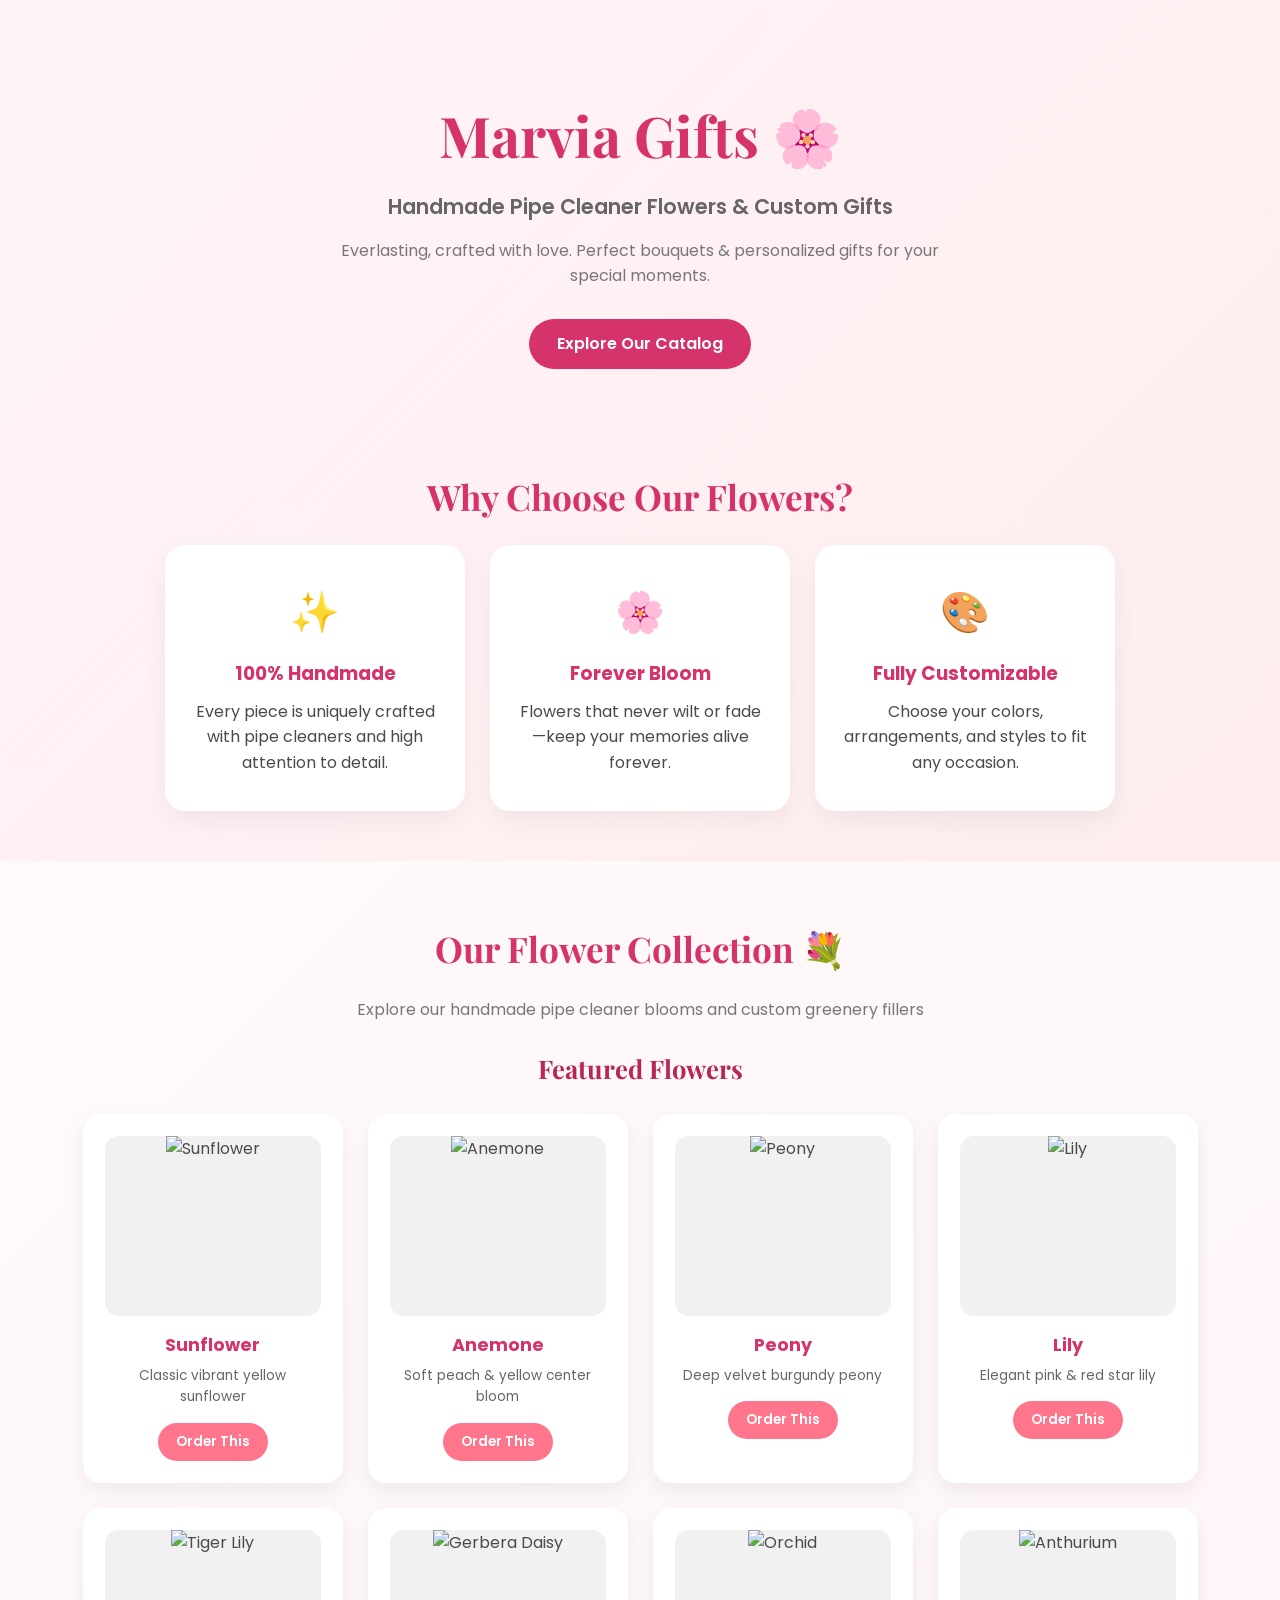
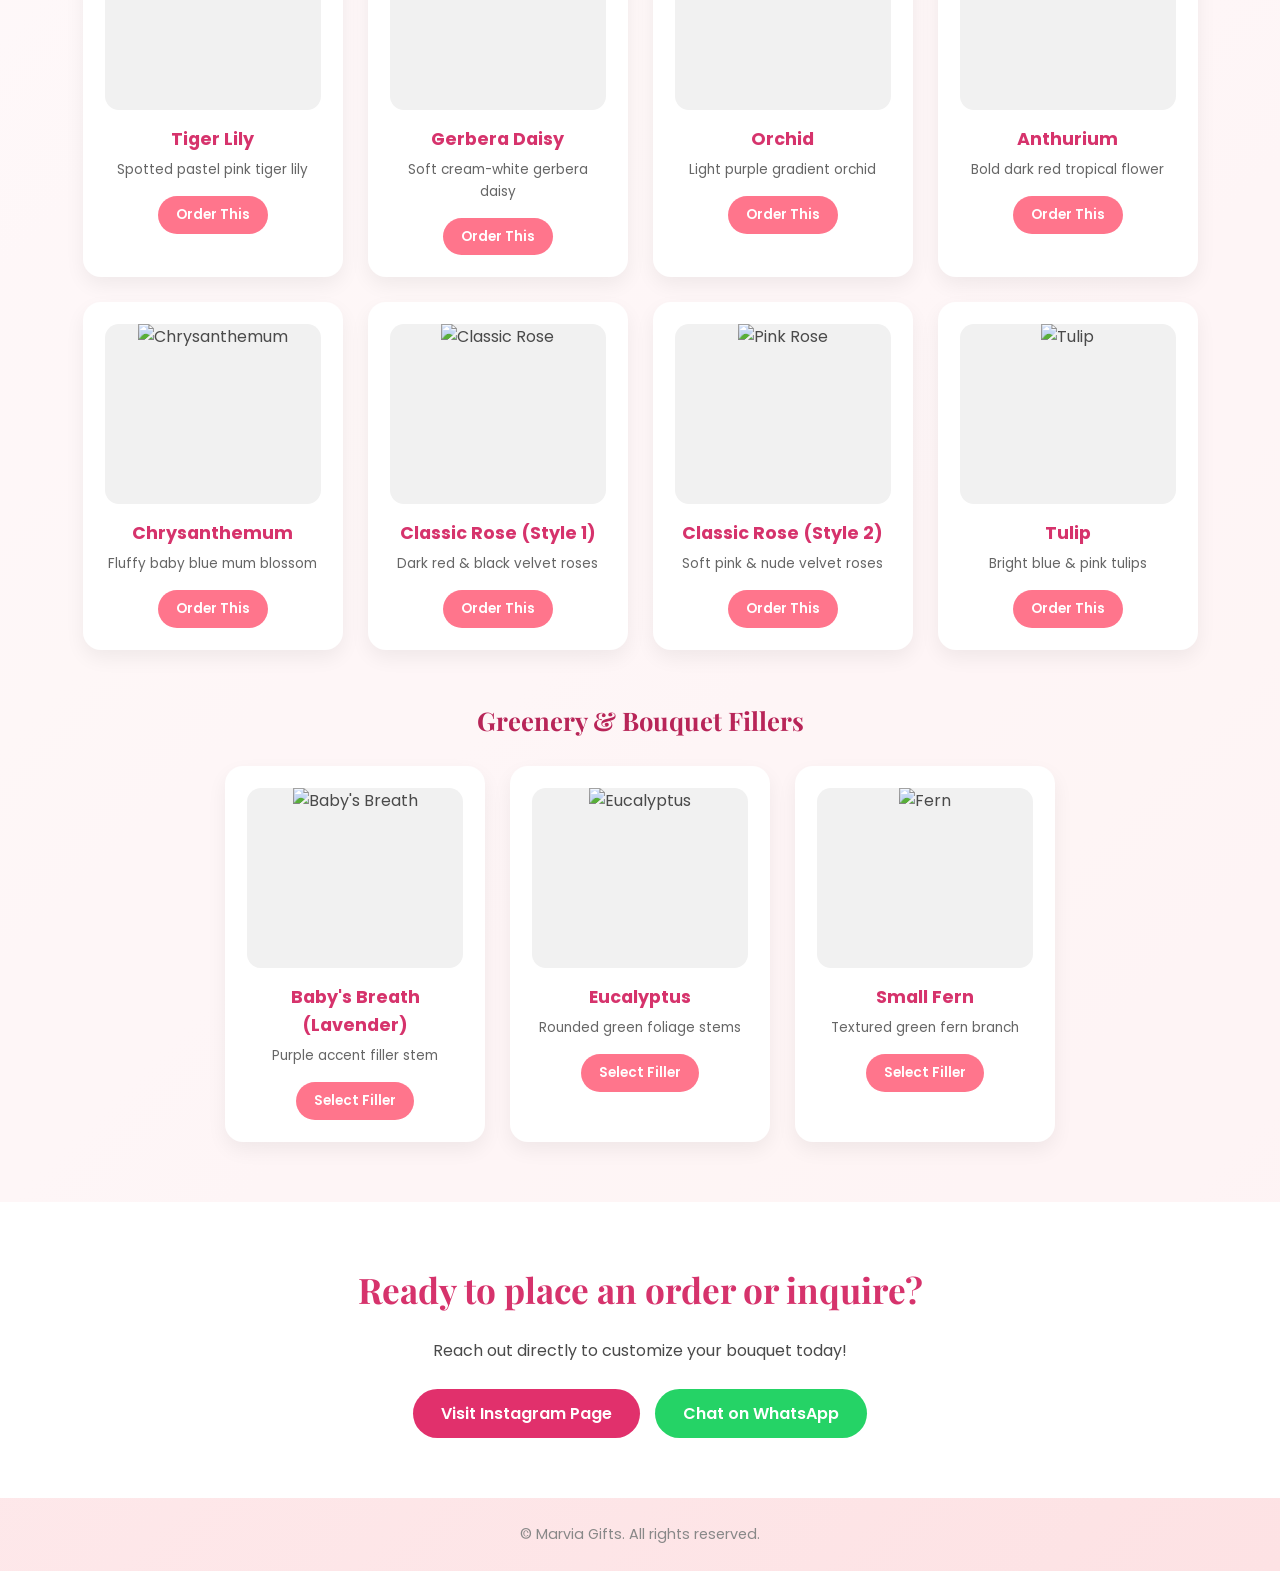
==== HTMLPage1.html @ 525db914 "Add files via upload" ====
﻿<!DOCTYPE html>
<html lang="en">
<head>
    <meta charset="UTF-8">
    <meta name="viewport" content="width=device-width, initial-scale=1.0">
    <title>Marvia Gifts | Handmade Pipe Cleaner Flowers</title>

    <!-- External CSS -->
    <link rel="stylesheet" href="StyleSheet1.css">

    <!-- Google Fonts -->
    <link href="https://fonts.googleapis.com/css2?family=Poppins:wght@300;400;600&family=Playfair+Display:wght@600;700&display=swap" rel="stylesheet">
</head>
<body>

    <!-- Hero Section -->
    <header class="hero">
        <div class="hero-content">
            <h1>Marvia Gifts 🌸</h1>
            <p class="subtitle">Handmade Pipe Cleaner Flowers & Custom Gifts</p>
            <p class="description">Everlasting, crafted with love. Perfect bouquets & personalized gifts for your special moments.</p>
            <a href="#flower-catalog" class="btn primary-btn">Explore Our Catalog</a>
        </div>
    </header>

    <!-- Features Section -->
    <section class="features">
        <h2>Why Choose Our Flowers?</h2>
        <div class="features-grid">
            <div class="feature-card">
                <div class="card-icon">✨</div>
                <h3>100% Handmade</h3>
                <p>Every piece is uniquely crafted with pipe cleaners and high attention to detail.</p>
            </div>
            <div class="feature-card">
                <div class="card-icon">🌸</div>
                <h3>Forever Bloom</h3>
                <p>Flowers that never wilt or fade—keep your memories alive forever.</p>
            </div>
            <div class="feature-card">
                <div class="card-icon">🎨</div>
                <h3>Fully Customizable</h3>
                <p>Choose your colors, arrangements, and styles to fit any occasion.</p>
            </div>
        </div>
    </section>

    <!-- Flower Catalog Section -->
    <section class="catalog" id="flower-catalog">
        <h2>Our Flower Collection 💐</h2>
        <p class="catalog-subtitle">Explore our handmade pipe cleaner blooms and custom greenery fillers</p>

        <!-- Featured Flowers -->
        <h3 class="category-title">Featured Flowers</h3>
        <div class="catalog-grid">

            <div class="flower-card">
                <div class="flower-preview">
                    <img src="https://tse2.mm.bing.net/th/id/OIP.iho74fS-Zx_oNUJXV_5ZUwHaJ4?r=0&rs=1&pid=ImgDetMain&o=7&rm=3" alt="Sunflower">
                </div>
                <h3>Sunflower</h3>
                <p>Classic vibrant yellow sunflower</p>
                <a href="#contact" class="btn-sm">Order This</a>
            </div>

            <div class="flower-card">
                <div class="flower-preview">
                    <img src="https://i.pinimg.com/736x/ff/c9/77/ffc977e7183a85fd1272d58099da22e5.jpg" alt="Anemone">
                </div>
                <h3>Anemone</h3>
                <p>Soft peach & yellow center bloom</p>
                <a href="#contact" class="btn-sm">Order This</a>
            </div>

            <div class="flower-card">
                <div class="flower-preview">
                    <img src="https://down-id.img.susercontent.com/file/id-11134207-7ras9-m1i3ggd4lb30cb" alt="Peony">
                </div>
                <h3>Peony</h3>
                <p>Deep velvet burgundy peony</p>
                <a href="#contact" class="btn-sm">Order This</a>
            </div>

            <div class="flower-card">
                <div class="flower-preview">
                    <img src="https://i.etsystatic.com/45716639/r/il/d10355/5635486360/il_fullxfull.5635486360_ed7b.jpg" alt="Lily">
                </div>
                <h3>Lily</h3>
                <p>Elegant pink & red star lily</p>
                <a href="#contact" class="btn-sm">Order This</a>
            </div>

            <div class="flower-card">
                <div class="flower-preview">
                    <img src="https://down-id.img.susercontent.com/file/id-11134207-7r991-lzxfcmpbrobs8a" alt="Tiger Lily">
                </div>
                <h3>Tiger Lily</h3>
                <p>Spotted pastel pink tiger lily</p>
                <a href="#contact" class="btn-sm">Order This</a>
            </div>

            <div class="flower-card">
                <div class="flower-preview">
                    <img src="https://i.pinimg.com/originals/f7/c9/21/f7c9217d61e49229f84b6529e56a7220.jpg" alt="Gerbera Daisy">
                </div>
                <h3>Gerbera Daisy</h3>
                <p>Soft cream-white gerbera daisy</p>
                <a href="#contact" class="btn-sm">Order This</a>
            </div>

            <div class="flower-card">
                <div class="flower-preview">
                    <img src="https://i.ytimg.com/vi/7tDkL3iArAE/maxresdefault.jpg" alt="Orchid">
                </div>
                <h3>Orchid</h3>
                <p>Light purple gradient orchid</p>
                <a href="#contact" class="btn-sm">Order This</a>
            </div>

            <div class="flower-card">
                <div class="flower-preview">
                    <img src="https://i.pinimg.com/originals/a6/09/67/a60967fb02f76900e0cae08df05ebd4a.jpg" alt="Anthurium">
                </div>
                <h3>Anthurium</h3>
                <p>Bold dark red tropical flower</p>
                <a href="#contact" class="btn-sm">Order This</a>
            </div>

            <div class="flower-card">
                <div class="flower-preview">
                    <img src="https://i.pinimg.com/originals/65/1c/48/651c48f9cc6894bb77549ad53bdf1e4b.jpg" alt="Chrysanthemum">
                </div>
                <h3>Chrysanthemum</h3>
                <p>Fluffy baby blue mum blossom</p>
                <a href="#contact" class="btn-sm">Order This</a>
            </div>

            <div class="flower-card">
                <div class="flower-preview">
                    <img src="https://i.pinimg.com/originals/85/64/ac/8564ac7752dd640296c7bc64eddb4624.jpg" alt="Classic Rose">
                </div>
                <h3>Classic Rose (Style 1)</h3>
                <p>Dark red & black velvet roses</p>
                <a href="#contact" class="btn-sm">Order This</a>
            </div>

            <div class="flower-card">
                <div class="flower-preview">
                    <img src="https://tse2.mm.bing.net/th/id/OIP.A-KY7ZfXo-aSM2ki-I47ygHaNE?r=0&rs=1&pid=ImgDetMain&o=7&rm=3" alt="Pink Rose">
                </div>
                <h3>Classic Rose (Style 2)</h3>
                <p>Soft pink & nude velvet roses</p>
                <a href="#contact" class="btn-sm">Order This</a>
            </div>

            <div class="flower-card">
                <div class="flower-preview">
                    <img src="https://i.pinimg.com/736x/3b/b4/5f/3bb45f4aa16aeb3fdd366ca9f4cea0e1.jpg" alt="Tulip">
                </div>
                <h3>Tulip</h3>
                <p>Bright blue & pink tulips</p>
                <a href="#contact" class="btn-sm">Order This</a>
            </div>

        </div>

        <!-- Greenery & Fillers -->
        <h3 class="category-title mt-50">Greenery & Bouquet Fillers</h3>
        <div class="catalog-grid">

            <div class="flower-card">
                <div class="flower-preview">
                    <img src="https://th.bing.com/th/id/R.59f504d92060aef28f6e6af0ccb71e6b?rik=xLXoFcojWGsl4Q&riu=http%3a%2f%2fimg.staticdj.com%2fd49f254b45f270c178c2c25841de526e.jpg&ehk=Idz4PyoW1ac%2fDcHG27xM%2bWLlXaI3ATBQ4tgFlKk7mxM%3d&risl=&pid=ImgRaw&r=0" alt="Baby's Breath">
                </div>
                <h3>Baby's Breath (Lavender)</h3>
                <p>Purple accent filler stem</p>
                <a href="#contact" class="btn-sm">Select Filler</a>
            </div>

            <div class="flower-card">
                <div class="flower-preview">
                    <img src="https://5.imimg.com/data5/SELLER/Default/2025/11/559786665/IQ/UP/LZ/21181331/img-20251113-212631-500x500.jpg" alt="Eucalyptus">
                </div>
                <h3>Eucalyptus</h3>
                <p>Rounded green foliage stems</p>
                <a href="#contact" class="btn-sm">Select Filler</a>
            </div>

            <div class="flower-card">
                <div class="flower-preview">
                    <img src="https://i.pinimg.com/originals/ee/7d/fa/ee7dfae27feb246bf0c105ef2ffcb335.jpg" alt="Fern">
                </div>
                <h3>Small Fern</h3>
                <p>Textured green fern branch</p>
                <a href="#contact" class="btn-sm">Select Filler</a>
            </div>

        </div>
    </section>

    <!-- Call to Action Section -->
    <section class="cta-section" id="contact">
        <h2>Ready to place an order or inquire?</h2>
        <p>Reach out directly to customize your bouquet today!</p>
        <div class="cta-buttons">
            <a href="https://www.instagram.com/marvia_gifts" target="_blank" class="btn btn-instagram">Visit Instagram Page</a>
            <a href="https://wa.me/1234567890" target="_blank" class="btn btn-whatsapp">Chat on WhatsApp</a>
        </div>
    </section>

    <!-- Footer -->
    <footer>
        <p>&copy; Marvia Gifts. All rights reserved.</p>
    </footer>

    <!-- JavaScript Reference -->
    <script src="script.js"></script>
</body>
</html>
---- StyleSheet1.css ----
﻿/* Base Styles & Typography */
* {
    margin: 0;
    padding: 0;
    box-sizing: border-box;
    font-family: 'Poppins', sans-serif;
}

body {
    background: linear-gradient(135deg, #fff5f7 0%, #fde2e4 100%);
    color: #4a4a4a;
    line-height: 1.6;
    overflow-x: hidden;
}

/* Hero Section */
.hero {
    text-align: center;
    padding: 90px 20px 50px;
    animation: fadeIn 1.2s ease-in-out;
}

    .hero h1 {
        font-family: 'Playfair Display', serif;
        font-size: 3.5rem;
        color: #d6336c;
        margin-bottom: 10px;
    }

    .hero .subtitle {
        font-size: 1.3rem;
        font-weight: 600;
        color: #666666;
        margin-bottom: 15px;
    }

    .hero .description {
        font-size: 1rem;
        max-width: 600px;
        margin: 0 auto 30px;
        color: #777777;
    }

/* Features Section */
.features {
    padding: 50px 20px;
    text-align: center;
}

    .features h2, .catalog h2, .cta-section h2 {
        font-family: 'Playfair Display', serif;
        color: #d6336c;
        font-size: 2.2rem;
        margin-bottom: 20px;
    }

.features-grid {
    display: flex;
    justify-content: center;
    gap: 25px;
    flex-wrap: wrap;
    max-width: 1100px;
    margin: 0 auto;
}

.feature-card {
    background: #ffffff;
    padding: 35px 25px;
    border-radius: 20px;
    width: 300px;
    box-shadow: 0 10px 25px rgba(0, 0, 0, 0.05);
    transition: all 0.3s cubic-bezier(0.25, 0.8, 0.25, 1);
    cursor: default;
}

    .feature-card:hover {
        transform: translateY(-8px);
        box-shadow: 0 15px 30px rgba(214, 51, 108, 0.18);
    }

    .feature-card .card-icon {
        font-size: 2.5rem;
        margin-bottom: 15px;
    }

    .feature-card h3 {
        color: #d6336c;
        margin-bottom: 10px;
    }

/* Flower Catalog Section */
.catalog {
    padding: 60px 20px;
    background: rgba(255, 255, 255, 0.6);
    text-align: center;
}

.catalog-subtitle {
    color: #777;
    margin-bottom: 25px;
}

.category-title {
    font-family: 'Playfair Display', serif;
    color: #b82558;
    font-size: 1.6rem;
    margin: 20px 0 25px;
    text-align: center;
}

.mt-50 {
    margin-top: 50px;
}

.catalog-grid {
    display: flex;
    justify-content: center;
    gap: 25px;
    flex-wrap: wrap;
    max-width: 1200px;
    margin: 0 auto;
}

.flower-card {
    background: #ffffff;
    border-radius: 18px;
    padding: 22px;
    width: 260px;
    box-shadow: 0 8px 20px rgba(0, 0, 0, 0.06);
    transition: transform 0.3s ease, box-shadow 0.3s ease;
}

    .flower-card:hover {
        transform: translateY(-6px);
        box-shadow: 0 12px 25px rgba(214, 51, 108, 0.15);
    }

/* Flower Preview Images */
.flower-preview {
    width: 100%;
    height: 180px;
    border-radius: 14px;
    overflow: hidden;
    margin-bottom: 15px;
    background-color: #f1f1f1;
}

    .flower-preview img {
        width: 100%;
        height: 100%;
        object-fit: cover;
        transition: transform 0.4s ease;
    }

.flower-card:hover .flower-preview img {
    transform: scale(1.08);
}

.flower-card h3 {
    color: #d6336c;
    font-size: 1.1rem;
    margin-bottom: 6px;
}

.flower-card p {
    font-size: 0.85rem;
    color: #666;
    margin-bottom: 15px;
}

.btn-sm {
    display: inline-block;
    padding: 8px 18px;
    background: #ff758c;
    color: white;
    border-radius: 20px;
    text-decoration: none;
    font-size: 0.85rem;
    font-weight: 600;
    transition: background 0.3s ease;
}

    .btn-sm:hover {
        background: #d6336c;
    }

/* CTA & Buttons */
.cta-section {
    background: #ffffff;
    padding: 60px 20px;
    text-align: center;
}

.cta-buttons {
    display: flex;
    justify-content: center;
    gap: 15px;
    margin-top: 25px;
    flex-wrap: wrap;
}

.btn {
    display: inline-block;
    padding: 12px 28px;
    border-radius: 30px;
    text-decoration: none;
    font-weight: 600;
    transition: all 0.3s ease;
}

.primary-btn {
    background: #d6336c;
    color: #ffffff;
}

.btn-instagram {
    background: #e1306c;
    color: #ffffff;
}

.btn-whatsapp {
    background: #25d366;
    color: #ffffff;
}

.btn:hover {
    opacity: 0.9;
    transform: scale(1.04);
}

footer {
    text-align: center;
    padding: 25px;
    font-size: 0.9rem;
    color: #888888;
}

@keyframes fadeIn {
    from {
        opacity: 0;
        transform: translateY(-15px);
    }

    to {
        opacity: 1;
        transform: translateY(0);
    }
}
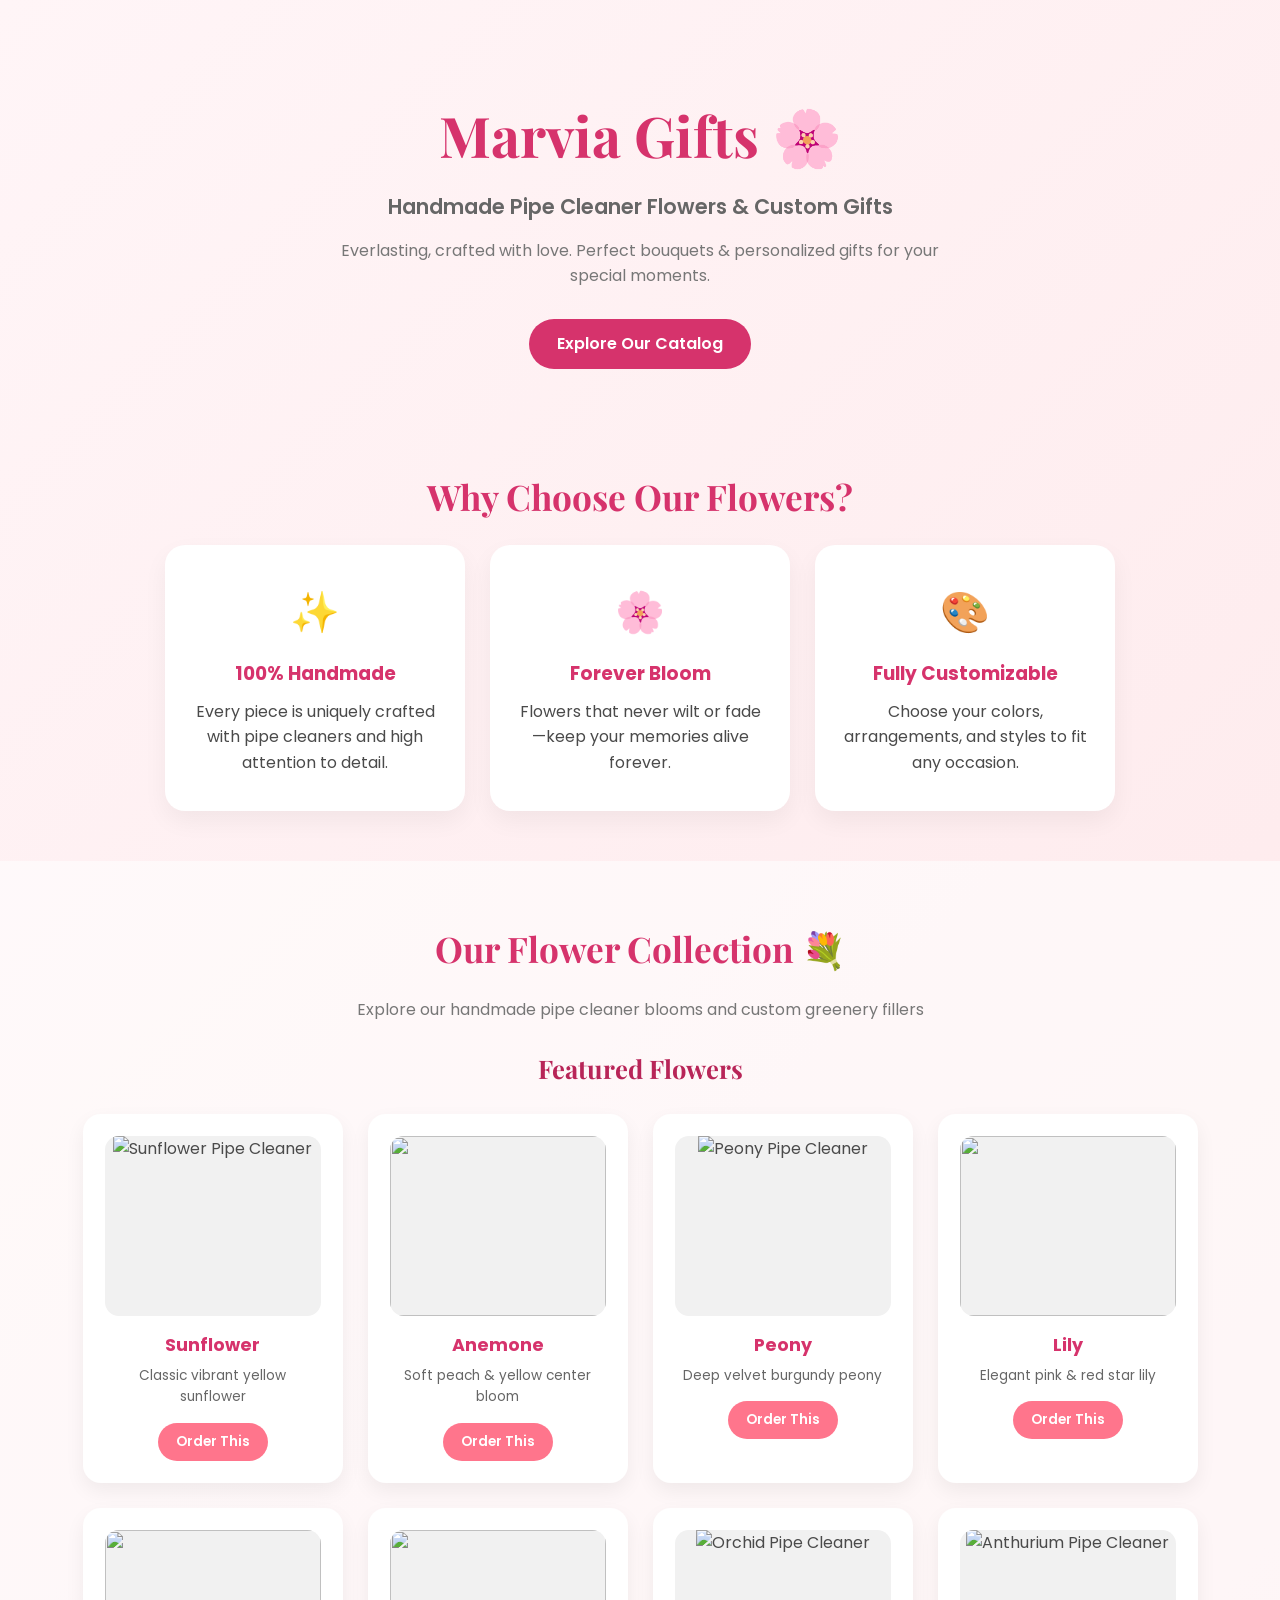
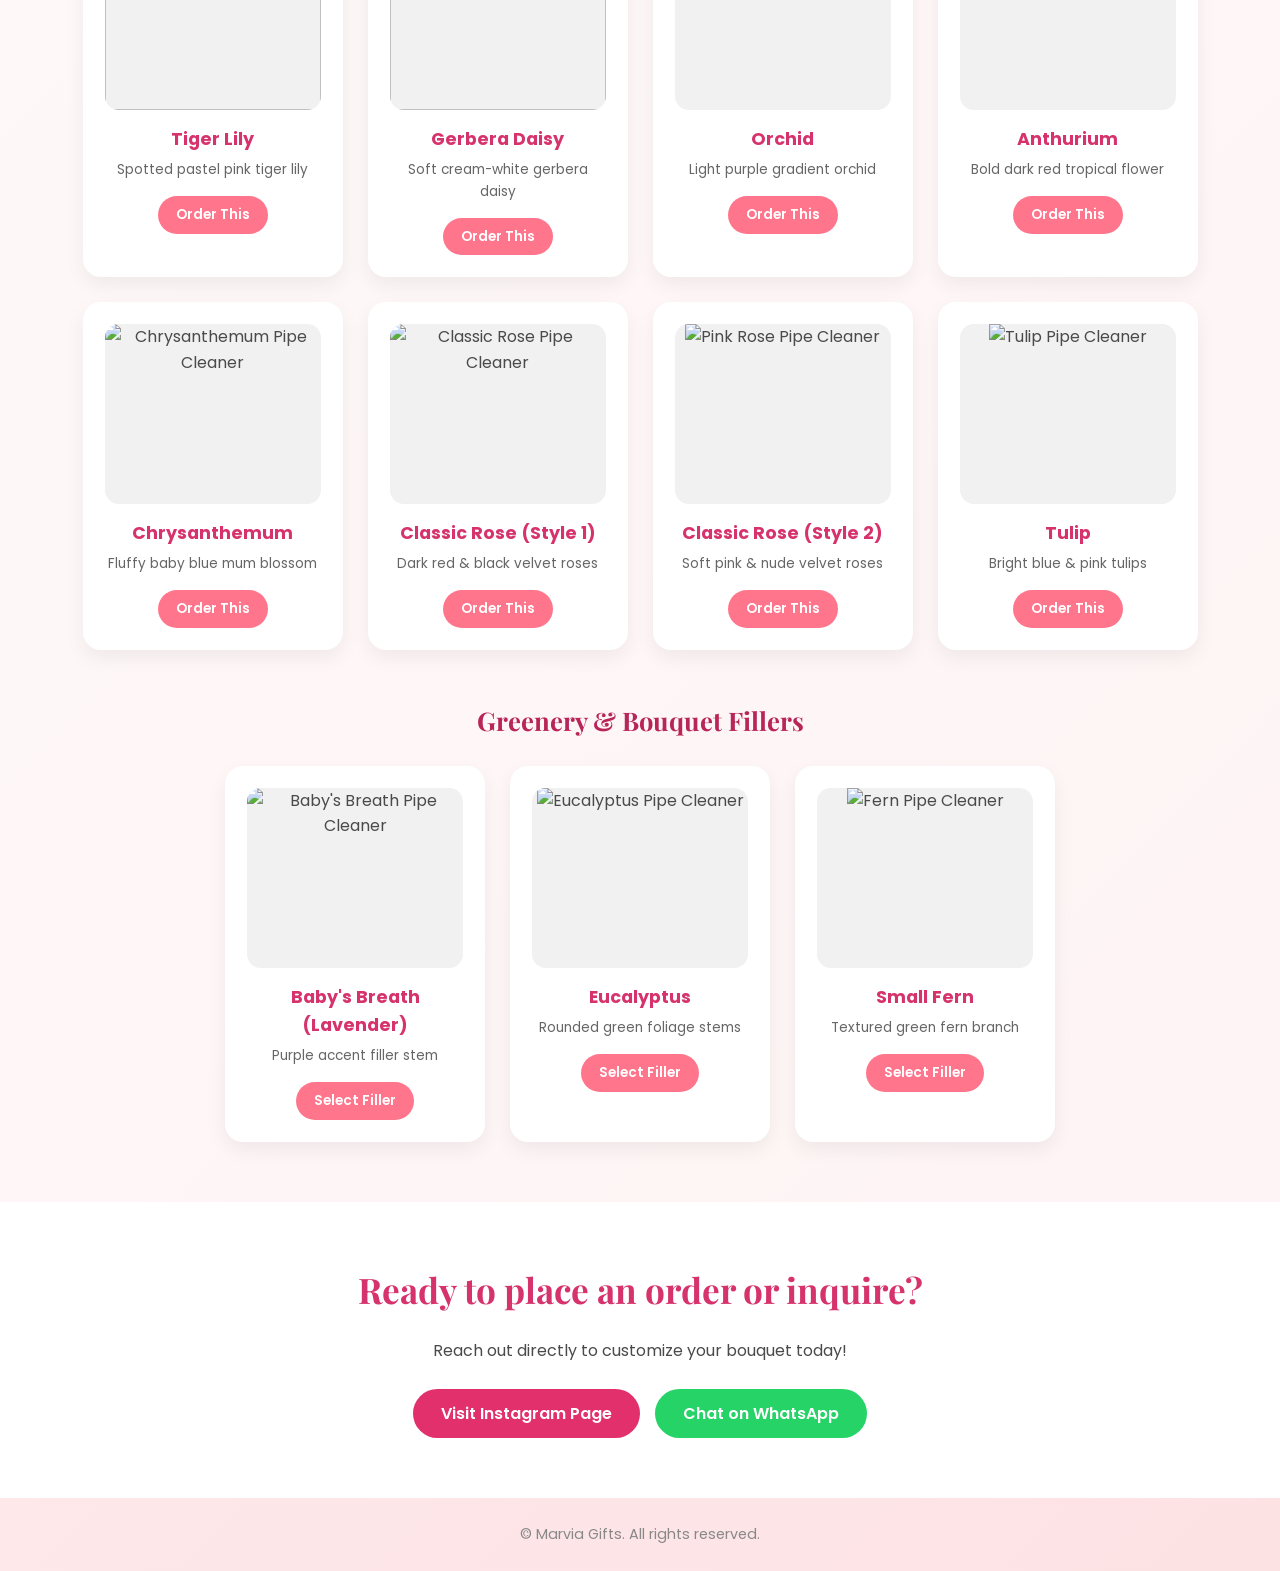
==== commit 80ba1463: "Add files via upload" ====
--- a/HTMLPage1.html
+++ b/HTMLPage1.html
@@ -56,7 +56,7 @@
 
             <div class="flower-card">
                 <div class="flower-preview">
-                    <img src="https://tse2.mm.bing.net/th/id/OIP.iho74fS-Zx_oNUJXV_5ZUwHaJ4?r=0&rs=1&pid=ImgDetMain&o=7&rm=3" alt="Sunflower">
+                    <img src="https://encrypted-tbn0.gstatic.com/images?q=tbn:ANd9GcRxDox2NKtaqXxJC9jPLt0PapgP-NegKkPWLG7Gl1HFfw&s" alt="Sunflower Pipe Cleaner">
                 </div>
                 <h3>Sunflower</h3>
                 <p>Classic vibrant yellow sunflower</p>
@@ -65,7 +65,7 @@
 
             <div class="flower-card">
                 <div class="flower-preview">
-                    <img src="https://i.pinimg.com/736x/ff/c9/77/ffc977e7183a85fd1272d58099da22e5.jpg" alt="Anemone">
+                    <img src="https://i.pinimg.com/736x/ff/c9/77/ffc977e7183a85fd1272d58099da22e5.jpg"Anemone Pipe Cleaner">
                 </div>
                 <h3>Anemone</h3>
                 <p>Soft peach & yellow center bloom</p>
@@ -74,7 +74,7 @@
 
             <div class="flower-card">
                 <div class="flower-preview">
-                    <img src="https://down-id.img.susercontent.com/file/id-11134207-7ras9-m1i3ggd4lb30cb" alt="Peony">
+                    <img src="https://tse4.mm.bing.net/th/id/OIP.TAv47EBsK8uYHXqui4HX4QHaHa?r=0&rs=1&pid=ImgDetMain&o=7&rm=3" alt="Peony Pipe Cleaner">
                 </div>
                 <h3>Peony</h3>
                 <p>Deep velvet burgundy peony</p>
@@ -83,7 +83,7 @@
 
             <div class="flower-card">
                 <div class="flower-preview">
-                    <img src="https://i.etsystatic.com/45716639/r/il/d10355/5635486360/il_fullxfull.5635486360_ed7b.jpg" alt="Lily">
+                    <img src=https://th.bing.com/th/id/OIP.M-QqmGysfLrpbutKHDYF-AHaJT?r=0&o=7rm=3&rs=1&pid=ImgDetMain&o=7&rm=3""Lily Pipe Cleaner">
                 </div>
                 <h3>Lily</h3>
                 <p>Elegant pink & red star lily</p>
@@ -92,7 +92,7 @@
 
             <div class="flower-card">
                 <div class="flower-preview">
-                    <img src="https://down-id.img.susercontent.com/file/id-11134207-7r991-lzxfcmpbrobs8a" alt="Tiger Lily">
+                    <img src="https://down-id.img.susercontent.com/file/id-11134207-7r991-lzxfcmpbrobs8a"Tiger Lily Pipe Cleaner">
                 </div>
                 <h3>Tiger Lily</h3>
                 <p>Spotted pastel pink tiger lily</p>
@@ -101,7 +101,7 @@
 
             <div class="flower-card">
                 <div class="flower-preview">
-                    <img src="https://i.pinimg.com/originals/f7/c9/21/f7c9217d61e49229f84b6529e56a7220.jpg" alt="Gerbera Daisy">
+                    <img src="https://i.pinimg.com/originals/f7/c9/21/f7c9217d61e49229f84b6529e56a7220.jpg"Gerbera Daisy Pipe Cleaner">
                 </div>
                 <h3>Gerbera Daisy</h3>
                 <p>Soft cream-white gerbera daisy</p>
@@ -110,7 +110,7 @@
 
             <div class="flower-card">
                 <div class="flower-preview">
-                    <img src="https://i.ytimg.com/vi/7tDkL3iArAE/maxresdefault.jpg" alt="Orchid">
+                    <img src="https://i.ytimg.com/vi/7tDkL3iArAE/maxresdefault.jpg" alt="Orchid Pipe Cleaner">
                 </div>
                 <h3>Orchid</h3>
                 <p>Light purple gradient orchid</p>
@@ -119,7 +119,7 @@
 
             <div class="flower-card">
                 <div class="flower-preview">
-                    <img src="https://i.pinimg.com/originals/a6/09/67/a60967fb02f76900e0cae08df05ebd4a.jpg" alt="Anthurium">
+                    <img src="https://tse1.mm.bing.net/th/id/OIP.knIXQp9McYjNw7B1OvIR6gHaJ4?r=0&rs=1&pid=ImgDetMain&o=7&rm=3" alt="Anthurium Pipe Cleaner">
                 </div>
                 <h3>Anthurium</h3>
                 <p>Bold dark red tropical flower</p>
@@ -128,7 +128,7 @@
 
             <div class="flower-card">
                 <div class="flower-preview">
-                    <img src="https://i.pinimg.com/originals/65/1c/48/651c48f9cc6894bb77549ad53bdf1e4b.jpg" alt="Chrysanthemum">
+                    <img src="https://i.ytimg.com/vi/NJ_t8z93Dpc/mqdefault.jpg" alt="Chrysanthemum Pipe Cleaner">
                 </div>
                 <h3>Chrysanthemum</h3>
                 <p>Fluffy baby blue mum blossom</p>
@@ -137,7 +137,7 @@
 
             <div class="flower-card">
                 <div class="flower-preview">
-                    <img src="https://i.pinimg.com/originals/85/64/ac/8564ac7752dd640296c7bc64eddb4624.jpg" alt="Classic Rose">
+                    <img src="https://i.pinimg.com/originals/a8/95/95/a895950b8f410b857ab69fc4e91961b4.jpg" alt="Classic Rose Pipe Cleaner">
                 </div>
                 <h3>Classic Rose (Style 1)</h3>
                 <p>Dark red & black velvet roses</p>
@@ -146,7 +146,7 @@
 
             <div class="flower-card">
                 <div class="flower-preview">
-                    <img src="https://tse2.mm.bing.net/th/id/OIP.A-KY7ZfXo-aSM2ki-I47ygHaNE?r=0&rs=1&pid=ImgDetMain&o=7&rm=3" alt="Pink Rose">
+                    <img src="https://i.pinimg.com/originals/fb/62/1c/fb621cf8b325fd525095129aef3822e1.jpg" alt="Pink Rose Pipe Cleaner">
                 </div>
                 <h3>Classic Rose (Style 2)</h3>
                 <p>Soft pink & nude velvet roses</p>
@@ -155,7 +155,7 @@
 
             <div class="flower-card">
                 <div class="flower-preview">
-                    <img src="https://i.pinimg.com/736x/3b/b4/5f/3bb45f4aa16aeb3fdd366ca9f4cea0e1.jpg" alt="Tulip">
+                    <img src="https://i.pinimg.com/736x/3b/b4/5f/3bb45f4aa16aeb3fdd366ca9f4cea0e1.jpg" alt="Tulip Pipe Cleaner">
                 </div>
                 <h3>Tulip</h3>
                 <p>Bright blue & pink tulips</p>
@@ -170,7 +170,7 @@
 
             <div class="flower-card">
                 <div class="flower-preview">
-                    <img src="https://th.bing.com/th/id/R.59f504d92060aef28f6e6af0ccb71e6b?rik=xLXoFcojWGsl4Q&riu=http%3a%2f%2fimg.staticdj.com%2fd49f254b45f270c178c2c25841de526e.jpg&ehk=Idz4PyoW1ac%2fDcHG27xM%2bWLlXaI3ATBQ4tgFlKk7mxM%3d&risl=&pid=ImgRaw&r=0" alt="Baby's Breath">
+                    <img src="https://encrypted-tbn0.gstatic.com/images?q=tbn:ANd9GcSwcDu9obZmnio02b6faz4PSiQT0ZidP3GpKakU37XNhA&s" alt="Baby's Breath Pipe Cleaner">
                 </div>
                 <h3>Baby's Breath (Lavender)</h3>
                 <p>Purple accent filler stem</p>
@@ -179,7 +179,7 @@
 
             <div class="flower-card">
                 <div class="flower-preview">
-                    <img src="https://5.imimg.com/data5/SELLER/Default/2025/11/559786665/IQ/UP/LZ/21181331/img-20251113-212631-500x500.jpg" alt="Eucalyptus">
+                    <img src="https://th.bing.com/th/id/OIP.Xd4idTerZnf6E6e8BX84fAAAAA?r=0&o=7rm=3&rs=1&pid=ImgDetMain&o=7&rm=3" alt="Eucalyptus Pipe Cleaner">
                 </div>
                 <h3>Eucalyptus</h3>
                 <p>Rounded green foliage stems</p>
@@ -188,7 +188,7 @@
 
             <div class="flower-card">
                 <div class="flower-preview">
-                    <img src="https://i.pinimg.com/originals/ee/7d/fa/ee7dfae27feb246bf0c105ef2ffcb335.jpg" alt="Fern">
+                    <img src="https://i.pinimg.com/originals/ee/7d/fa/ee7dfae27feb246bf0c105ef2ffcb335.jpg" alt="Fern Pipe Cleaner">
                 </div>
                 <h3>Small Fern</h3>
                 <p>Textured green fern branch</p>
@@ -204,7 +204,7 @@
         <p>Reach out directly to customize your bouquet today!</p>
         <div class="cta-buttons">
             <a href="https://www.instagram.com/marvia_gifts" target="_blank" class="btn btn-instagram">Visit Instagram Page</a>
-            <a href="https://wa.me/1234567890" target="_blank" class="btn btn-whatsapp">Chat on WhatsApp</a>
+            <a href="https://wa.me/849834848" target="_blank" class="btn btn-whatsapp">Chat on WhatsApp</a>
         </div>
     </section>
 
